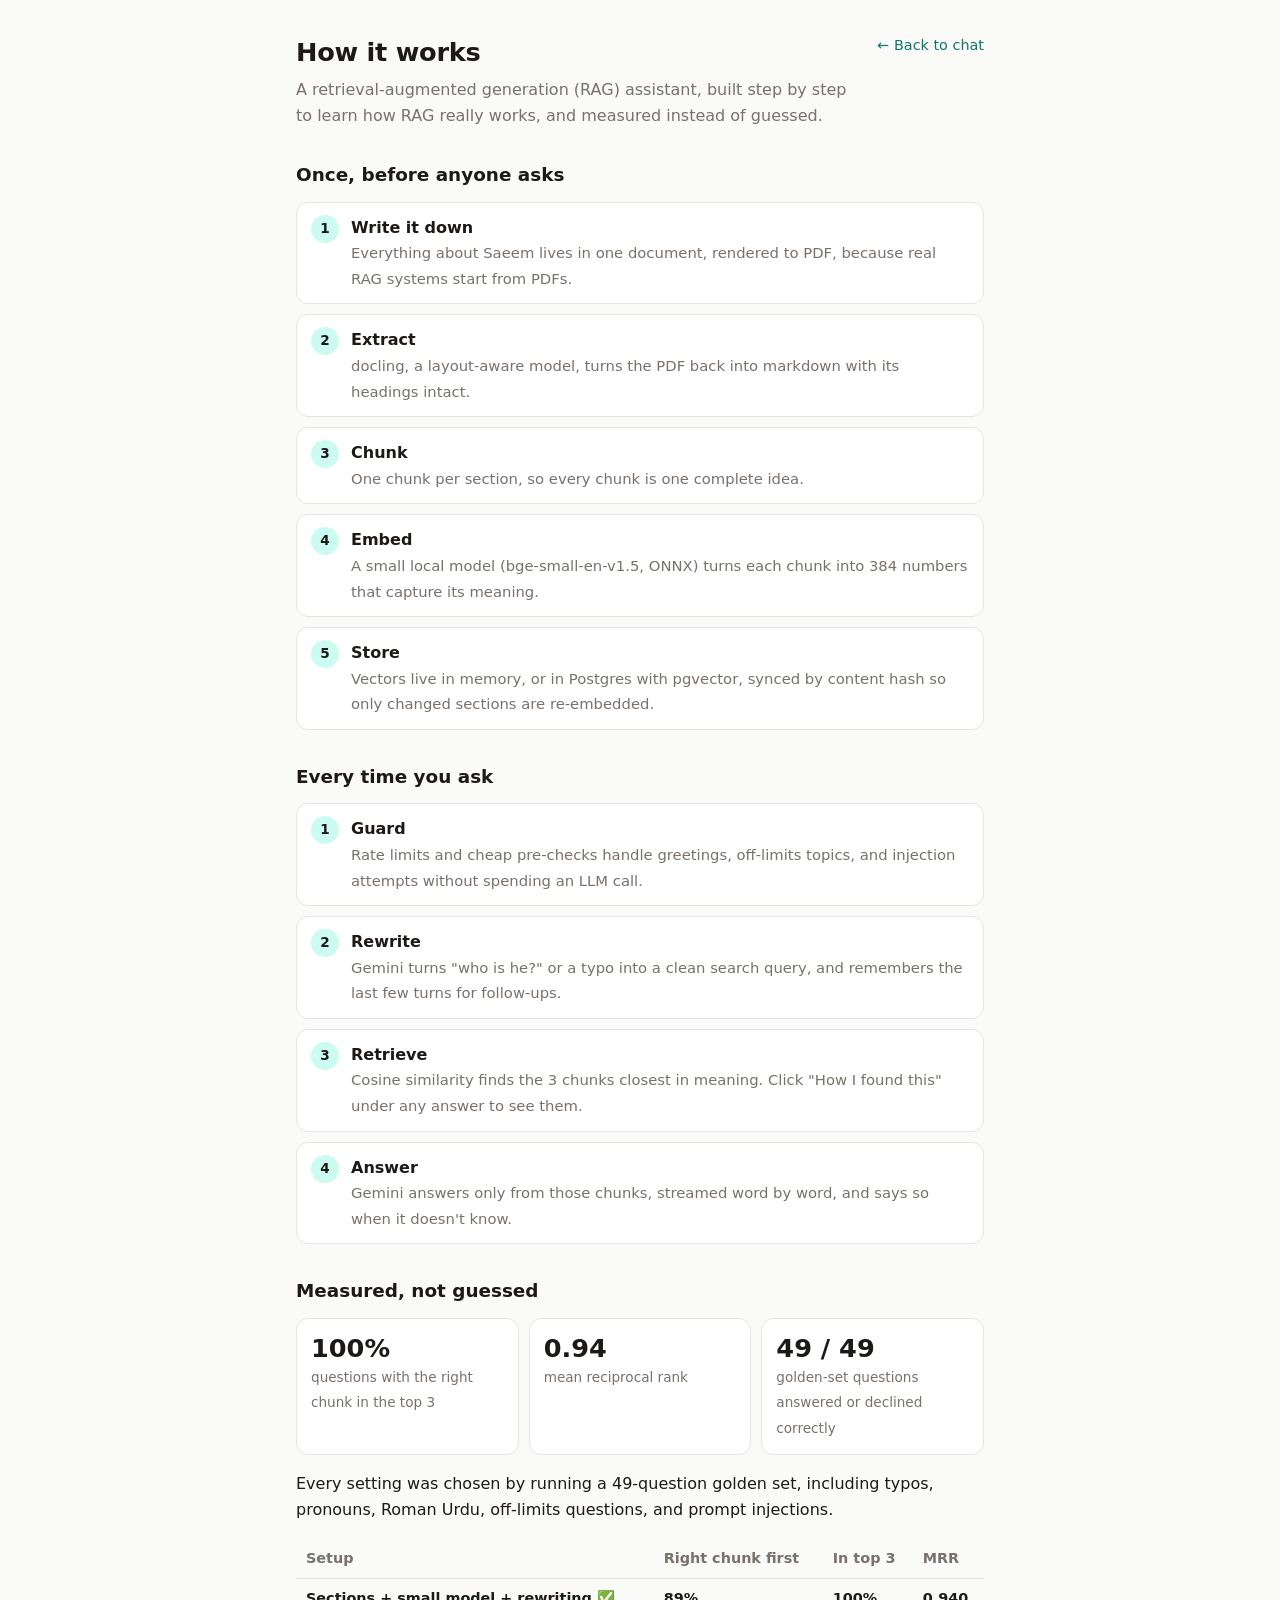
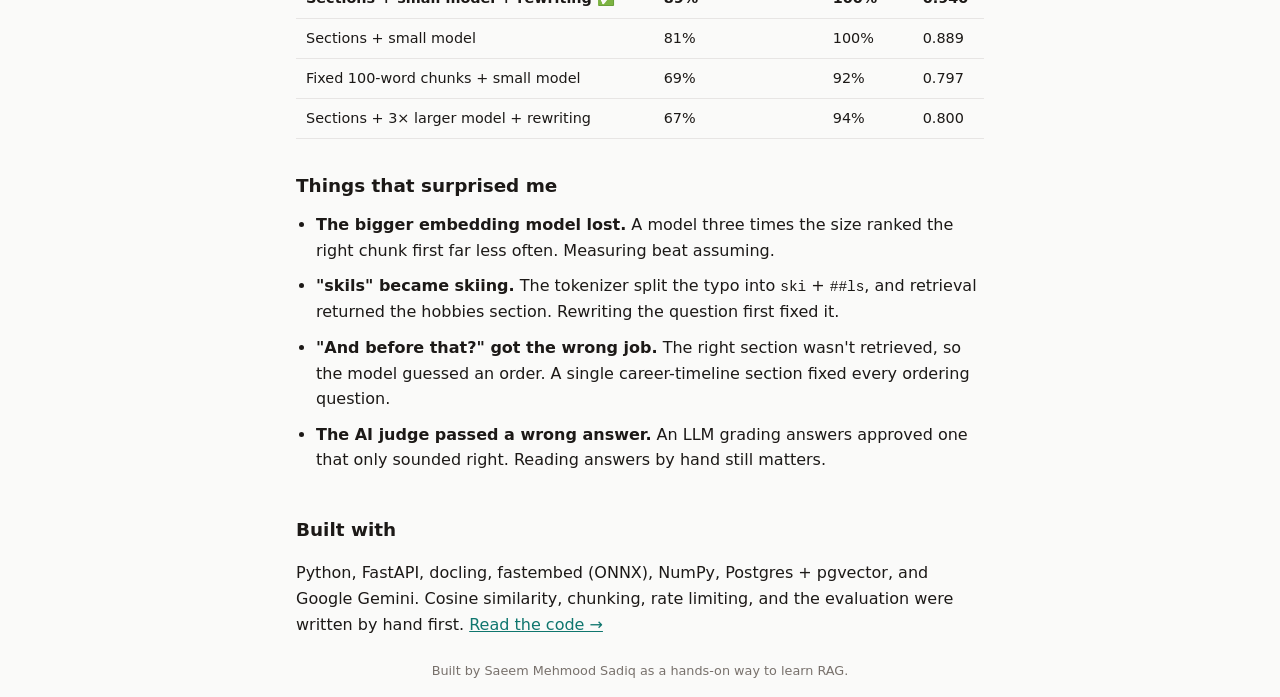
==== frontend/how-it-works.html @ 1562ae74 "improvements in the frontend ..." ====
<!doctype html>
<html lang="en">
<head>
  <meta charset="utf-8">
  <meta name="viewport" content="width=device-width, initial-scale=1">
  <title>How it works · Ask about Saeem</title>
  <meta name="description" content="How the Ask about Saeem RAG assistant works, and how it was measured.">
  <link rel="stylesheet" href="style.css">
</head>
<body>
  <main class="page">
    <header>
      <div>
        <h1>How it works</h1>
        <p>A retrieval-augmented generation (RAG) assistant, built step by step to learn how RAG really works, and measured instead of guessed.</p>
      </div>
      <nav><a href="./">← Back to chat</a></nav>
    </header>

    <section>
      <h2>Once, before anyone asks</h2>
      <ol class="steps">
        <li><span class="n">1</span><div><strong>Write it down</strong><span class="d">Everything about Saeem lives in one document, rendered to PDF, because real RAG systems start from PDFs.</span></div></li>
        <li><span class="n">2</span><div><strong>Extract</strong><span class="d">docling, a layout-aware model, turns the PDF back into markdown with its headings intact.</span></div></li>
        <li><span class="n">3</span><div><strong>Chunk</strong><span class="d">One chunk per section, so every chunk is one complete idea.</span></div></li>
        <li><span class="n">4</span><div><strong>Embed</strong><span class="d">A small local model (bge-small-en-v1.5, ONNX) turns each chunk into 384 numbers that capture its meaning.</span></div></li>
        <li><span class="n">5</span><div><strong>Store</strong><span class="d">Vectors live in memory, or in Postgres with pgvector, synced by content hash so only changed sections are re-embedded.</span></div></li>
      </ol>
    </section>

    <section>
      <h2>Every time you ask</h2>
      <ol class="steps">
        <li><span class="n">1</span><div><strong>Guard</strong><span class="d">Rate limits and cheap pre-checks handle greetings, off-limits topics, and injection attempts without spending an LLM call.</span></div></li>
        <li><span class="n">2</span><div><strong>Rewrite</strong><span class="d">Gemini turns "who is he?" or a typo into a clean search query, and remembers the last few turns for follow-ups.</span></div></li>
        <li><span class="n">3</span><div><strong>Retrieve</strong><span class="d">Cosine similarity finds the 3 chunks closest in meaning. Click "How I found this" under any answer to see them.</span></div></li>
        <li><span class="n">4</span><div><strong>Answer</strong><span class="d">Gemini answers only from those chunks, streamed word by word, and says so when it doesn't know.</span></div></li>
      </ol>
    </section>

    <section>
      <h2>Measured, not guessed</h2>
      <div class="stats">
        <div class="stat"><b>100%</b><span>questions with the right chunk in the top 3</span></div>
        <div class="stat"><b>0.94</b><span>mean reciprocal rank</span></div>
        <div class="stat"><b>49 / 49</b><span>golden-set questions answered or declined correctly</span></div>
      </div>
      <p>Every setting was chosen by running a 49-question golden set, including typos, pronouns, Roman Urdu, off-limits questions, and prompt injections.</p>
      <div class="table-wrap">
        <table>
          <thead><tr><th>Setup</th><th>Right chunk first</th><th>In top 3</th><th>MRR</th></tr></thead>
          <tbody>
            <tr class="best"><td>Sections + small model + rewriting ✅</td><td>89%</td><td>100%</td><td>0.940</td></tr>
            <tr><td>Sections + small model</td><td>81%</td><td>100%</td><td>0.889</td></tr>
            <tr><td>Fixed 100-word chunks + small model</td><td>69%</td><td>92%</td><td>0.797</td></tr>
            <tr><td>Sections + 3× larger model + rewriting</td><td>67%</td><td>94%</td><td>0.800</td></tr>
          </tbody>
        </table>
      </div>
    </section>

    <section>
      <h2>Things that surprised me</h2>
      <ul class="lessons">
        <li><strong>The bigger embedding model lost.</strong> A model three times the size ranked the right chunk first far less often. Measuring beat assuming.</li>
        <li><strong>"skils" became skiing.</strong> The tokenizer split the typo into <code>ski</code> + <code>##ls</code>, and retrieval returned the hobbies section. Rewriting the question first fixed it.</li>
        <li><strong>"And before that?" got the wrong job.</strong> The right section wasn't retrieved, so the model guessed an order. A single career-timeline section fixed every ordering question.</li>
        <li><strong>The AI judge passed a wrong answer.</strong> An LLM grading answers approved one that only sounded right. Reading answers by hand still matters.</li>
      </ul>
    </section>

    <section>
      <h2>Built with</h2>
      <p>Python, FastAPI, docling, fastembed (ONNX), NumPy, Postgres + pgvector, and Google Gemini. Cosine similarity, chunking, rate limiting, and the evaluation were written by hand first. <a href="https://github.com/saim61/about-me">Read the code →</a></p>
    </section>

    <footer>Built by Saeem Mehmood Sadiq as a hands-on way to learn RAG.</footer>
  </main>
</body>
</html>
---- frontend/style.css ----
:root {
  --bg: #fafaf9;
  --surface: #ffffff;
  --text: #1c1917;
  --muted: #78716c;
  --border: #e7e5e4;
  --accent: #0f766e;
  --accent-text: #ffffff;
  --accent-soft: #ccfbf1;
  --user-bubble: #0f766e;
  --bot-bubble: #f5f5f4;
}
@media (prefers-color-scheme: dark) {
  :root {
    --bg: #1c1917;
    --surface: #292524;
    --text: #f5f5f4;
    --muted: #a8a29e;
    --border: #44403c;
    --accent: #2dd4bf;
    --accent-text: #134e4a;
    --accent-soft: #134e4a;
    --user-bubble: #115e59;
    --bot-bubble: #292524;
  }
}
* { box-sizing: border-box; }
body {
  margin: 0;
  background: var(--bg);
  color: var(--text);
  font: 16px/1.6 system-ui, -apple-system, "Segoe UI", Roboto, sans-serif;
}
a { color: var(--accent); }
main {
  max-width: 720px;
  min-height: 100dvh;
  margin: 0 auto;
  padding: 32px 16px 16px;
  display: flex;
  flex-direction: column;
}
header { display: flex; justify-content: space-between; align-items: flex-start; gap: 16px; }
header h1 { margin: 0; font-size: 1.6rem; letter-spacing: -0.01em; }
header p { margin: 4px 0 0; color: var(--muted); }
header nav a { white-space: nowrap; font-size: 0.9rem; text-decoration: none; }
header nav a:hover { text-decoration: underline; }
footer { color: var(--muted); font-size: 0.8rem; text-align: center; padding-top: 8px; }
footer a { color: inherit; }

/* chat */
#chat { flex: 1; padding: 24px 0; display: flex; flex-direction: column; gap: 12px; }
.msg { max-width: 85%; padding: 10px 14px; border-radius: 14px; overflow-wrap: anywhere; }
.msg p { margin: 0 0 8px; }
.msg p:last-child, .msg ul:last-child { margin-bottom: 0; }
.msg ul { margin: 0 0 8px; padding-left: 20px; }
.msg a { color: inherit; }
.user { align-self: flex-end; background: var(--user-bubble); color: #fff; border-bottom-right-radius: 4px; }
.bot { align-self: flex-start; background: var(--bot-bubble); border: 1px solid var(--border); border-bottom-left-radius: 4px; }
.error { color: #b91c1c; }
.typing::after { content: "▍"; animation: blink 1s steps(2) infinite; }
@keyframes blink { to { opacity: 0; } }

.chips { display: flex; flex-wrap: wrap; gap: 8px; }
.chips button {
  font: inherit; font-size: 0.875rem; cursor: pointer;
  padding: 6px 12px; border-radius: 999px;
  background: var(--surface); color: var(--text); border: 1px solid var(--border);
}
.chips button:hover { border-color: var(--accent); }
.follow-ups { align-self: flex-start; }

.under { margin-top: 10px; font-size: 0.85rem; color: var(--muted); }
.under summary { cursor: pointer; user-select: none; }
.under summary:hover { color: var(--text); }
.under .query { margin: 8px 0 4px; }
.under ol { margin: 4px 0 0; padding-left: 20px; }
.under li { margin-bottom: 4px; }
.bar { height: 4px; border-radius: 2px; background: var(--border); margin-top: 2px; }
.bar span { display: block; height: 100%; border-radius: 2px; background: var(--accent); }

form { display: flex; gap: 8px; padding: 12px 0 8px; position: sticky; bottom: 0; background: var(--bg); }
input {
  flex: 1; min-width: 0; font: inherit; padding: 12px 14px;
  border-radius: 12px; border: 1px solid var(--border);
  background: var(--surface); color: var(--text);
}
input:focus { outline: 2px solid var(--accent); outline-offset: -1px; }
form button {
  font: inherit; font-weight: 600; cursor: pointer;
  padding: 0 18px; border: 0; border-radius: 12px;
  background: var(--accent); color: var(--accent-text);
}
form button:disabled { opacity: 0.5; cursor: default; }

/* how it works */
.page section { margin-top: 32px; }
.page h2 { font-size: 1.15rem; margin: 0 0 12px; }
.steps { list-style: none; margin: 0; padding: 0; display: grid; gap: 10px; }
.steps li {
  display: grid; grid-template-columns: 28px 1fr; gap: 12px; align-items: start;
  padding: 12px 14px; border-radius: 12px; background: var(--surface); border: 1px solid var(--border);
}
.steps .n {
  width: 28px; height: 28px; border-radius: 50%; display: grid; place-items: center;
  background: var(--accent-soft); color: var(--text); font-weight: 600; font-size: 0.85rem;
}
.steps strong { display: block; }
.steps span.d { color: var(--muted); font-size: 0.925rem; }
.stats { display: grid; grid-template-columns: repeat(auto-fit, minmax(140px, 1fr)); gap: 10px; }
.stat { padding: 14px; border-radius: 12px; background: var(--surface); border: 1px solid var(--border); }
.stat b { display: block; font-size: 1.6rem; line-height: 1.2; }
.stat span { color: var(--muted); font-size: 0.85rem; }
.table-wrap { overflow-x: auto; }
table { width: 100%; border-collapse: collapse; font-size: 0.9rem; }
th, td { text-align: left; padding: 8px 10px; border-bottom: 1px solid var(--border); white-space: nowrap; }
th { color: var(--muted); font-weight: 600; }
tr.best td { font-weight: 600; }
.lessons { margin: 0; padding-left: 20px; }
.lessons li { margin-bottom: 10px; }
code { font-size: 0.9em; }
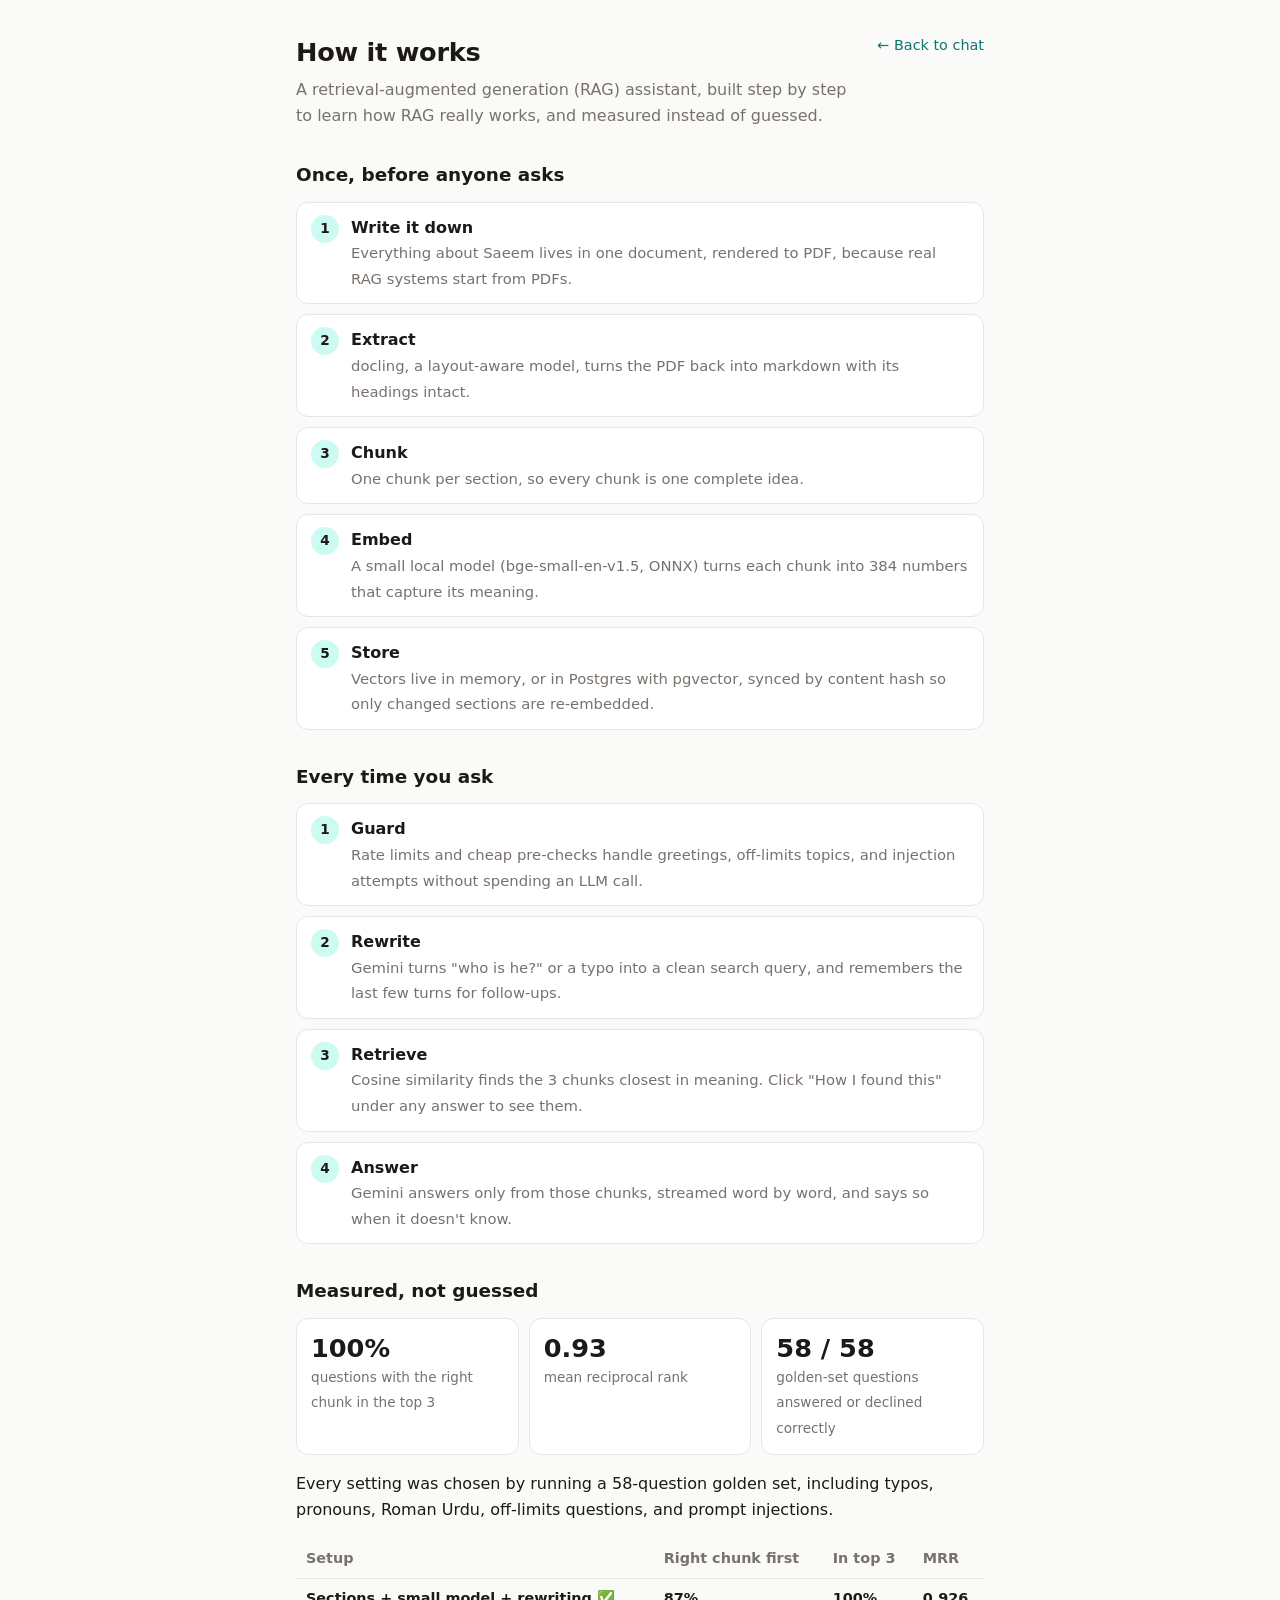
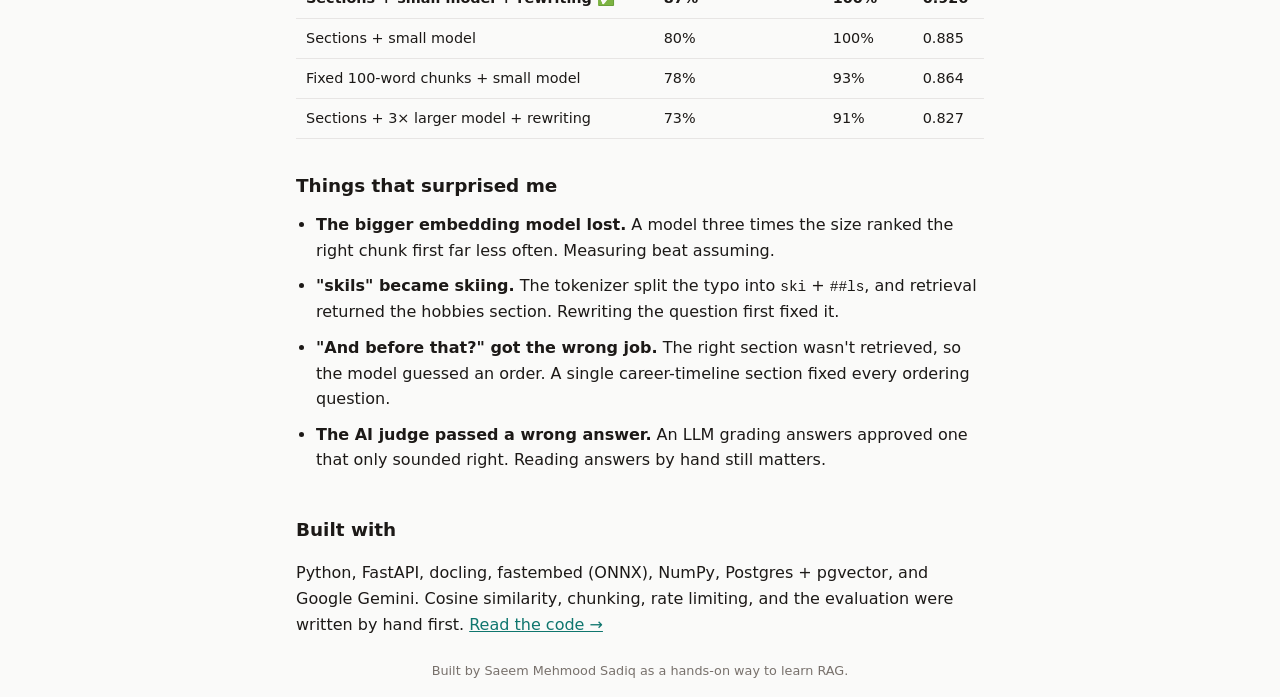
==== commit d26849a4: "Expand the knowledge base with project stories, add README and docker compose app" ====
--- a/frontend/how-it-works.html
+++ b/frontend/how-it-works.html
@@ -42,18 +42,18 @@
       <h2>Measured, not guessed</h2>
       <div class="stats">
         <div class="stat"><b>100%</b><span>questions with the right chunk in the top 3</span></div>
-        <div class="stat"><b>0.94</b><span>mean reciprocal rank</span></div>
-        <div class="stat"><b>49 / 49</b><span>golden-set questions answered or declined correctly</span></div>
+        <div class="stat"><b>0.93</b><span>mean reciprocal rank</span></div>
+        <div class="stat"><b>58 / 58</b><span>golden-set questions answered or declined correctly</span></div>
       </div>
-      <p>Every setting was chosen by running a 49-question golden set, including typos, pronouns, Roman Urdu, off-limits questions, and prompt injections.</p>
+      <p>Every setting was chosen by running a 58-question golden set, including typos, pronouns, Roman Urdu, off-limits questions, and prompt injections.</p>
       <div class="table-wrap">
         <table>
           <thead><tr><th>Setup</th><th>Right chunk first</th><th>In top 3</th><th>MRR</th></tr></thead>
           <tbody>
-            <tr class="best"><td>Sections + small model + rewriting ✅</td><td>89%</td><td>100%</td><td>0.940</td></tr>
-            <tr><td>Sections + small model</td><td>81%</td><td>100%</td><td>0.889</td></tr>
-            <tr><td>Fixed 100-word chunks + small model</td><td>69%</td><td>92%</td><td>0.797</td></tr>
-            <tr><td>Sections + 3× larger model + rewriting</td><td>67%</td><td>94%</td><td>0.800</td></tr>
+            <tr class="best"><td>Sections + small model + rewriting ✅</td><td>87%</td><td>100%</td><td>0.926</td></tr>
+            <tr><td>Sections + small model</td><td>80%</td><td>100%</td><td>0.885</td></tr>
+            <tr><td>Fixed 100-word chunks + small model</td><td>78%</td><td>93%</td><td>0.864</td></tr>
+            <tr><td>Sections + 3× larger model + rewriting</td><td>73%</td><td>91%</td><td>0.827</td></tr>
           </tbody>
         </table>
       </div>
